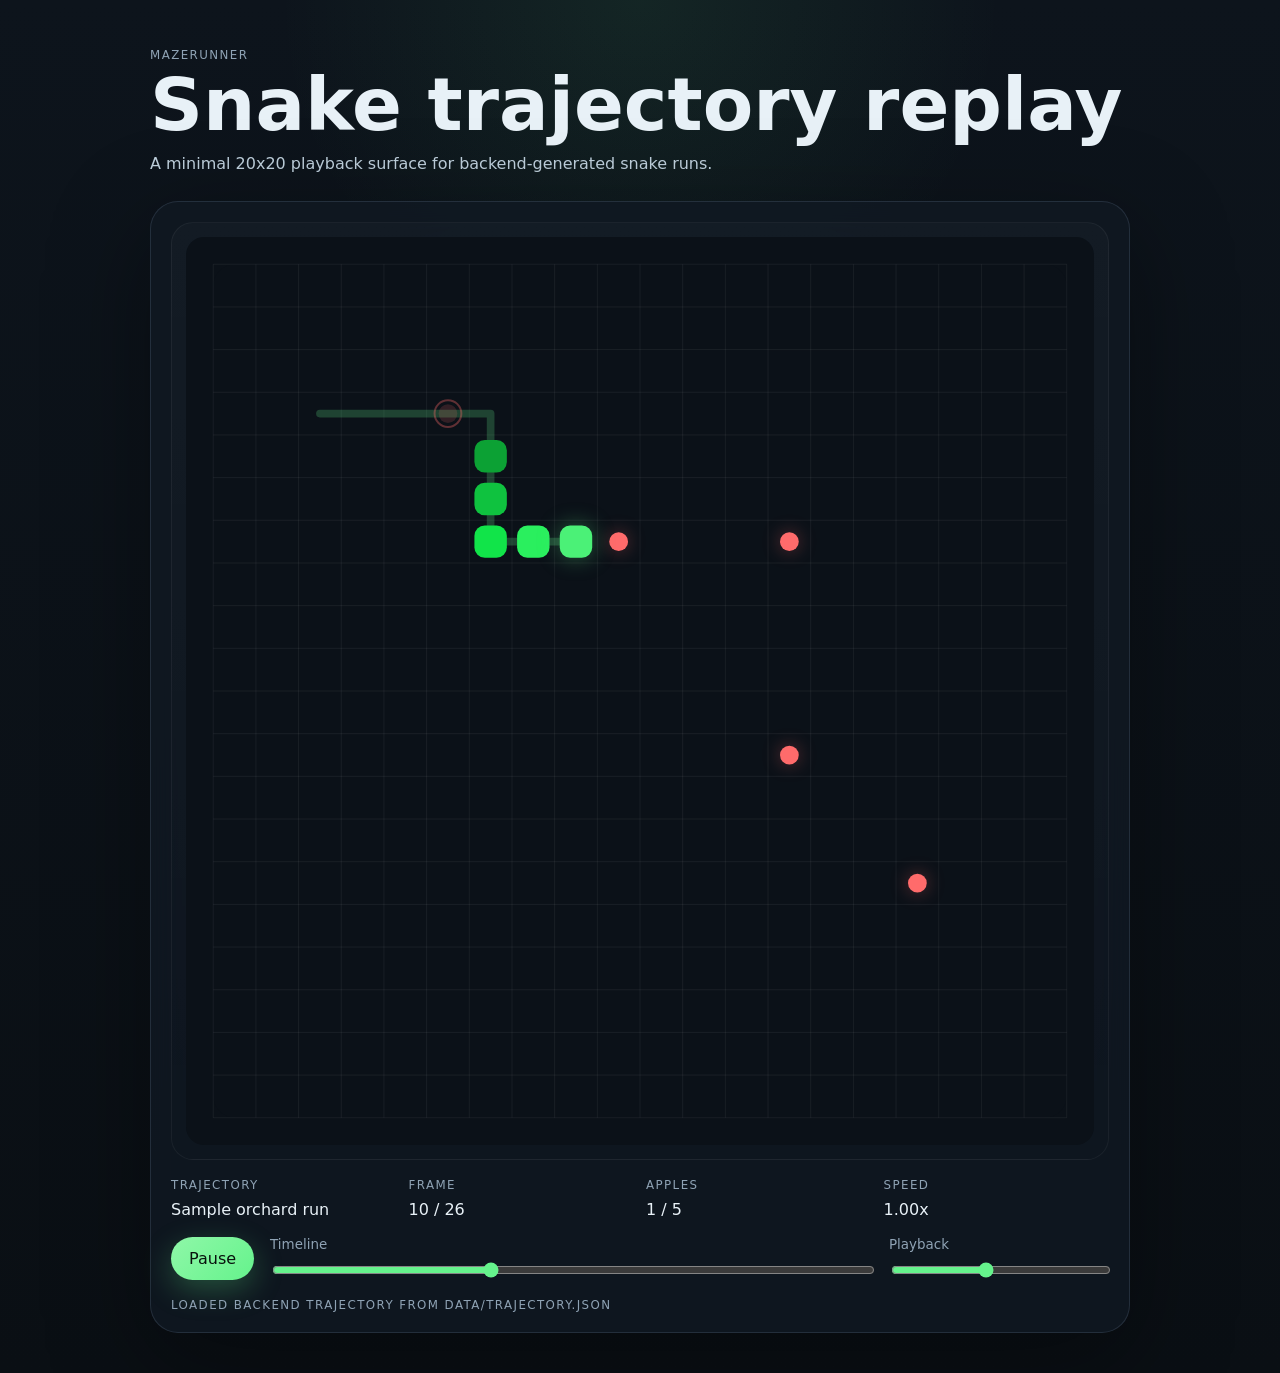
==== frontend/index.html @ 37e4b155 "feat(frontend): add trajectory replay player Render backend-provided snake runs as a minimal canvas " ====
<!DOCTYPE html>
<html lang="en">
  <head>
    <meta charset="UTF-8" />
    <meta name="viewport" content="width=device-width, initial-scale=1.0" />
    <title>Mazerunner Trajectory Player</title>
    <link rel="stylesheet" href="./styles.css" />
  </head>
  <body>
    <main class="shell">
      <section class="hero">
        <p class="eyebrow">Mazerunner</p>
        <h1>Snake trajectory replay</h1>
        <p class="lede">
          A minimal 20x20 playback surface for backend-generated snake runs.
        </p>
      </section>

      <section class="player">
        <div class="player__board">
          <canvas id="board" aria-label="Snake trajectory board"></canvas>
        </div>

        <div class="player__meta">
          <div>
            <p class="meta-label">Trajectory</p>
            <p class="meta-value" id="titleLabel">Loading...</p>
          </div>
          <div>
            <p class="meta-label">Frame</p>
            <p class="meta-value" id="frameLabel">0 / 0</p>
          </div>
          <div>
            <p class="meta-label">Apples</p>
            <p class="meta-value" id="appleLabel">0 / 0</p>
          </div>
          <div>
            <p class="meta-label">Speed</p>
            <p class="meta-value" id="speedLabel">1.0x</p>
          </div>
        </div>

        <div class="controls">
          <button id="toggleButton" class="button" type="button">Pause</button>
          <label class="range-group" for="timeline">
            <span>Timeline</span>
            <input id="timeline" type="range" min="0" max="0" value="0" step="1" />
          </label>
          <label class="range-group range-group--speed" for="speedControl">
            <span>Playback</span>
            <input id="speedControl" type="range" min="0.25" max="2" value="1" step="0.25" />
          </label>
        </div>

        <p class="status" id="statusLabel">Loading trajectory...</p>
      </section>
    </main>

    <script type="module" src="./app.js"></script>
  </body>
</html>
---- frontend/styles.css ----
:root {
  color-scheme: dark;
  --bg: #0a0f14;
  --bg-soft: #111923;
  --panel: rgba(17, 25, 35, 0.82);
  --panel-border: rgba(185, 214, 255, 0.12);
  --text: #e8f1f7;
  --muted: #8fa3b5;
  --accent: #65f38c;
  --accent-soft: rgba(101, 243, 140, 0.18);
  --apple: #ff6b6b;
}

* {
  box-sizing: border-box;
}

body {
  margin: 0;
  min-height: 100vh;
  font-family: Inter, ui-sans-serif, system-ui, -apple-system, BlinkMacSystemFont, "Segoe UI", sans-serif;
  background:
    radial-gradient(circle at top, rgba(101, 243, 140, 0.08), transparent 24%),
    linear-gradient(180deg, #0d141c 0%, var(--bg) 100%);
  color: var(--text);
}

.shell {
  width: min(980px, calc(100vw - 32px));
  margin: 0 auto;
  padding: 48px 0 40px;
}

.hero {
  margin-bottom: 28px;
}

.eyebrow,
.meta-label,
.status {
  text-transform: uppercase;
  letter-spacing: 0.12em;
  font-size: 0.74rem;
}

.eyebrow,
.meta-label {
  color: var(--muted);
  margin: 0 0 8px;
}

h1 {
  margin: 0;
  font-size: clamp(2.4rem, 6vw, 4.6rem);
  line-height: 0.95;
  font-weight: 600;
}

.lede {
  margin: 14px 0 0;
  max-width: 38rem;
  color: #bfd0dd;
  font-size: 1rem;
}

.player {
  padding: 20px;
  border: 1px solid var(--panel-border);
  border-radius: 28px;
  background: var(--panel);
  backdrop-filter: blur(16px);
  box-shadow: 0 28px 100px rgba(0, 0, 0, 0.35);
}

.player__board {
  padding: 14px;
  border-radius: 22px;
  background: linear-gradient(180deg, rgba(255, 255, 255, 0.02), rgba(255, 255, 255, 0));
  border: 1px solid rgba(255, 255, 255, 0.05);
}

#board {
  display: block;
  width: 100%;
  aspect-ratio: 1;
  border-radius: 18px;
  background: #0b1118;
}

.player__meta {
  display: grid;
  grid-template-columns: repeat(4, minmax(0, 1fr));
  gap: 12px;
  margin: 18px 0;
}

.meta-value {
  margin: 0;
  font-size: 1rem;
}

.controls {
  display: grid;
  grid-template-columns: auto minmax(0, 1fr) minmax(180px, 220px);
  gap: 16px;
  align-items: center;
}

.button {
  border: 0;
  border-radius: 999px;
  padding: 12px 18px;
  font: inherit;
  color: #08110d;
  background: linear-gradient(135deg, #8ff7a8, var(--accent));
  cursor: pointer;
  box-shadow: 0 10px 30px rgba(101, 243, 140, 0.26);
}

.range-group {
  display: grid;
  gap: 8px;
}

.range-group span {
  color: var(--muted);
  font-size: 0.84rem;
}

input[type="range"] {
  width: 100%;
  accent-color: var(--accent);
}

.status {
  margin: 18px 0 0;
  color: var(--muted);
}

@media (max-width: 760px) {
  .shell {
    width: min(100vw - 20px, 980px);
    padding-top: 28px;
  }

  .player {
    padding: 14px;
    border-radius: 22px;
  }

  .player__meta {
    grid-template-columns: repeat(2, minmax(0, 1fr));
  }

  .controls {
    grid-template-columns: 1fr;
  }
}
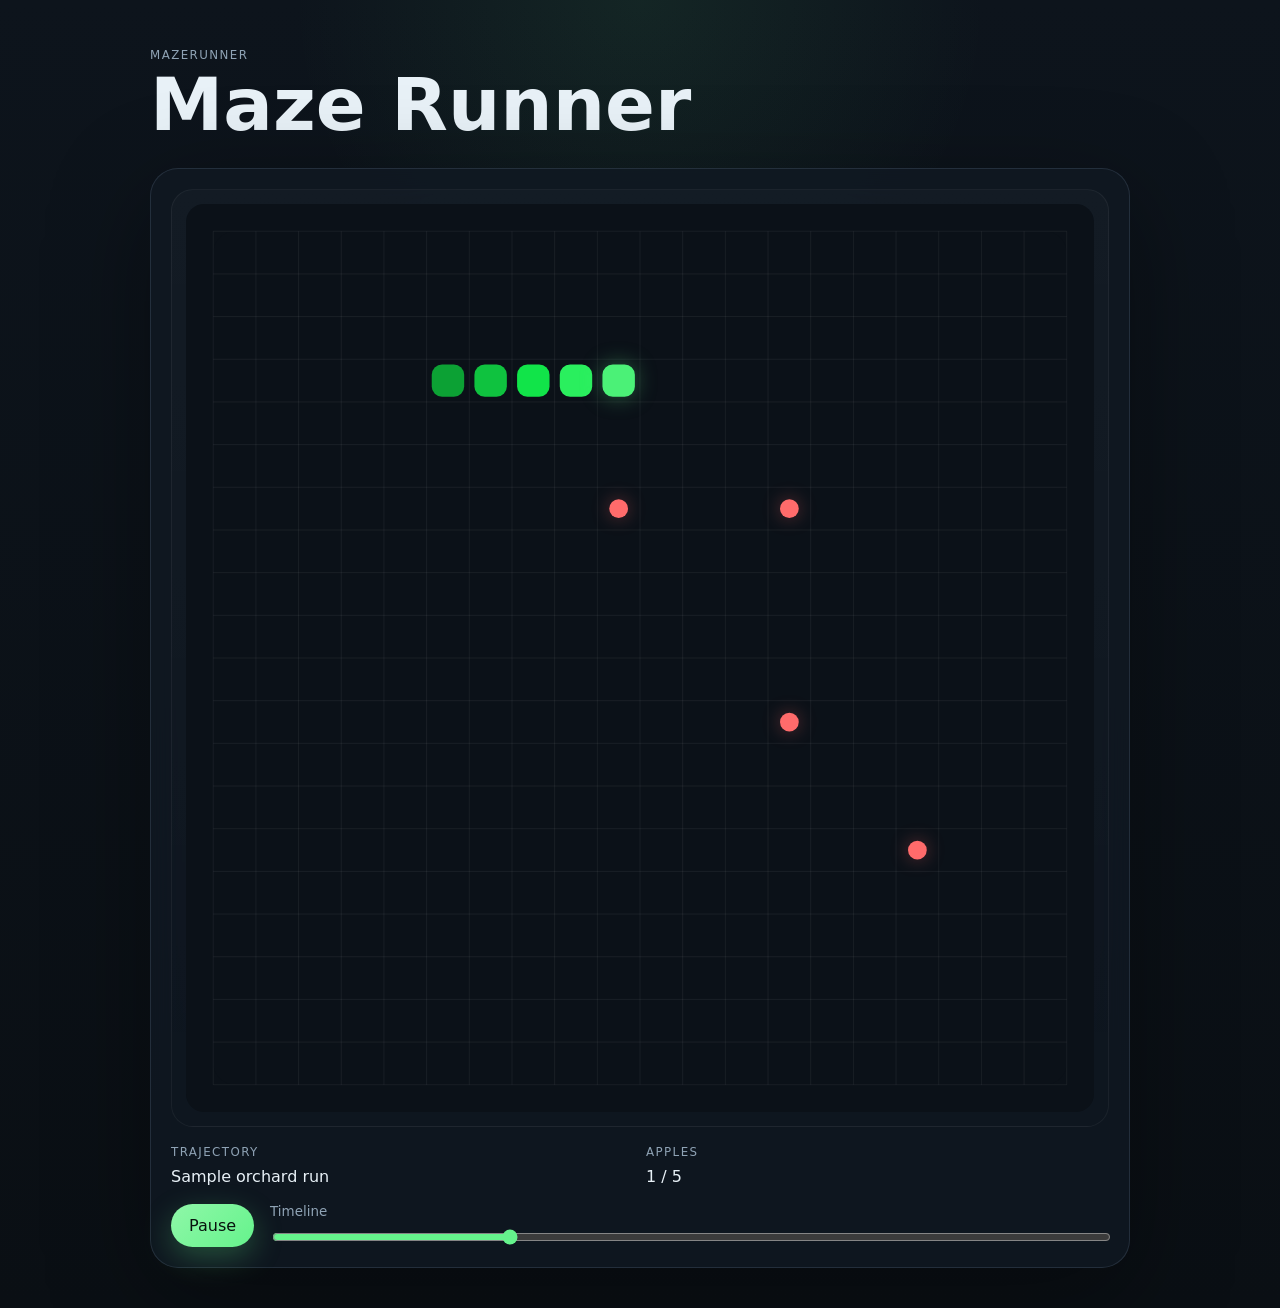
==== commit f704fcf4: "refactor(frontend): simplify replay chrome Reduce the replay UI to the essential board controls, use" ====
--- a/frontend/index.html
+++ b/frontend/index.html
@@ -10,10 +10,7 @@
     <main class="shell">
       <section class="hero">
         <p class="eyebrow">Mazerunner</p>
-        <h1>Snake trajectory replay</h1>
-        <p class="lede">
-          A minimal 20x20 playback surface for backend-generated snake runs.
-        </p>
+        <h1>Maze Runner</h1>
       </section>
 
       <section class="player">
@@ -27,16 +24,8 @@
             <p class="meta-value" id="titleLabel">Loading...</p>
           </div>
           <div>
-            <p class="meta-label">Frame</p>
-            <p class="meta-value" id="frameLabel">0 / 0</p>
-          </div>
-          <div>
             <p class="meta-label">Apples</p>
             <p class="meta-value" id="appleLabel">0 / 0</p>
-          </div>
-          <div>
-            <p class="meta-label">Speed</p>
-            <p class="meta-value" id="speedLabel">1.0x</p>
           </div>
         </div>
 
@@ -46,13 +35,7 @@
             <span>Timeline</span>
             <input id="timeline" type="range" min="0" max="0" value="0" step="1" />
           </label>
-          <label class="range-group range-group--speed" for="speedControl">
-            <span>Playback</span>
-            <input id="speedControl" type="range" min="0.25" max="2" value="1" step="0.25" />
-          </label>
         </div>
-
-        <p class="status" id="statusLabel">Loading trajectory...</p>
       </section>
     </main>
 
--- a/frontend/styles.css
+++ b/frontend/styles.css
@@ -36,8 +36,7 @@
 }
 
 .eyebrow,
-.meta-label,
-.status {
+.meta-label {
   text-transform: uppercase;
   letter-spacing: 0.12em;
   font-size: 0.74rem;
@@ -54,13 +53,6 @@
   font-size: clamp(2.4rem, 6vw, 4.6rem);
   line-height: 0.95;
   font-weight: 600;
-}
-
-.lede {
-  margin: 14px 0 0;
-  max-width: 38rem;
-  color: #bfd0dd;
-  font-size: 1rem;
 }
 
 .player {
@@ -89,7 +81,7 @@
 
 .player__meta {
   display: grid;
-  grid-template-columns: repeat(4, minmax(0, 1fr));
+  grid-template-columns: repeat(2, minmax(0, 1fr));
   gap: 12px;
   margin: 18px 0;
 }
@@ -101,7 +93,7 @@
 
 .controls {
   display: grid;
-  grid-template-columns: auto minmax(0, 1fr) minmax(180px, 220px);
+  grid-template-columns: auto minmax(0, 1fr);
   gap: 16px;
   align-items: center;
 }
@@ -132,11 +124,6 @@
   accent-color: var(--accent);
 }
 
-.status {
-  margin: 18px 0 0;
-  color: var(--muted);
-}
-
 @media (max-width: 760px) {
   .shell {
     width: min(100vw - 20px, 980px);
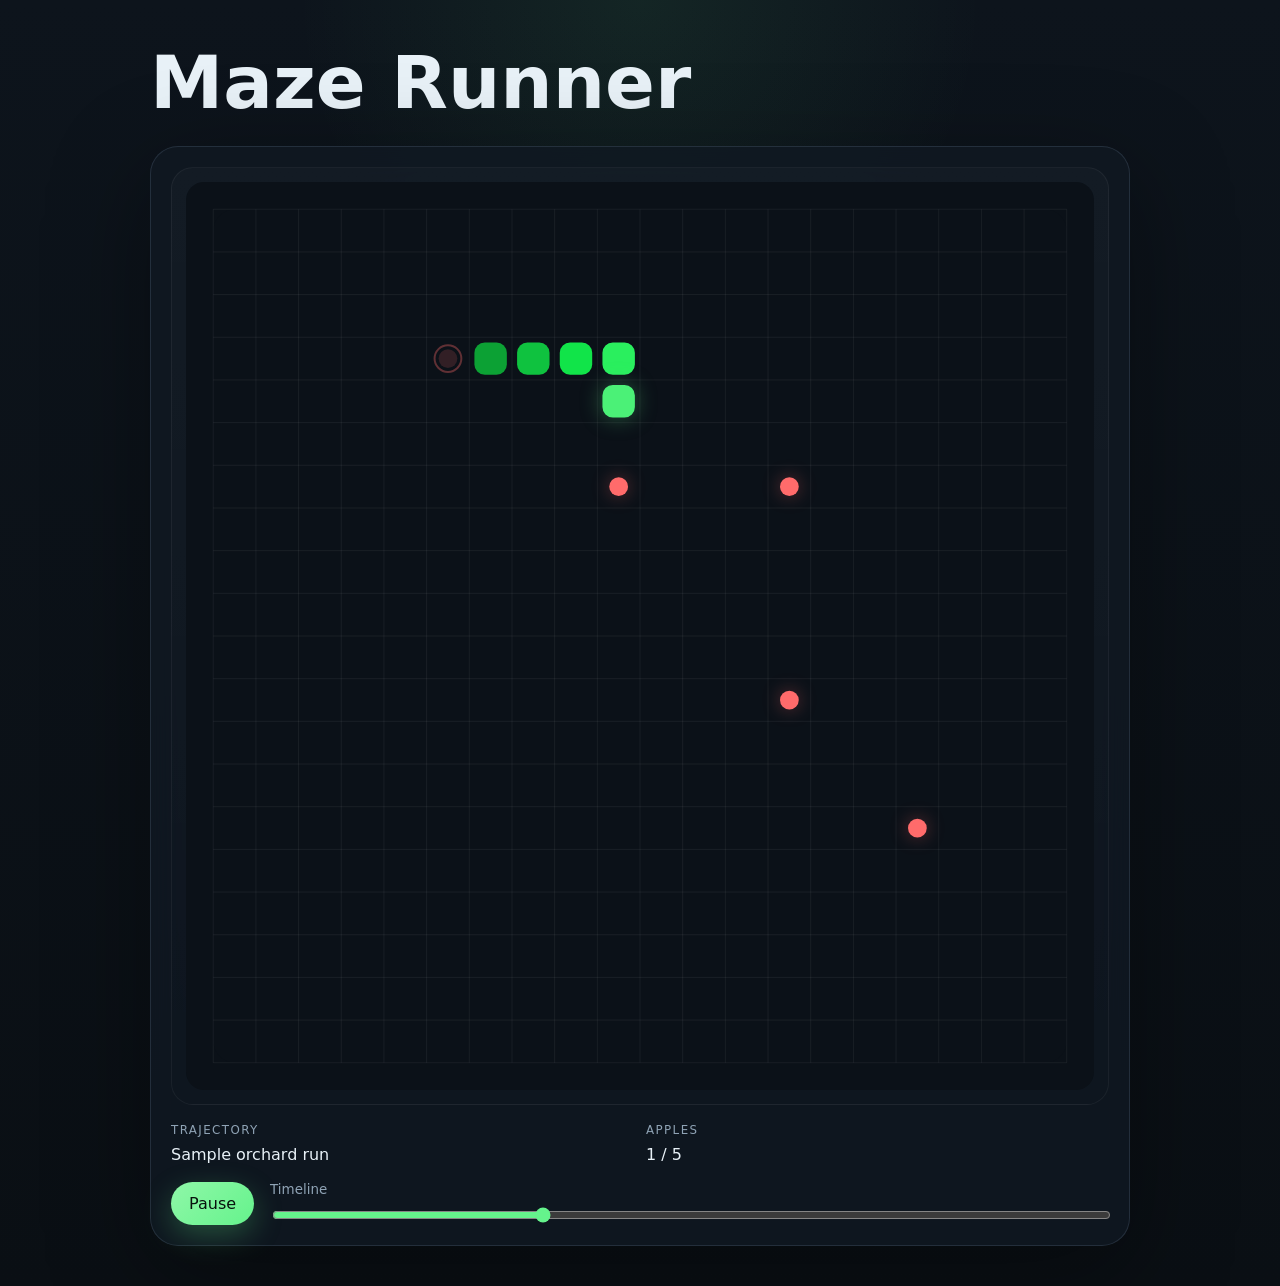
==== commit 32d191fa: "refactor(frontend): remove duplicate title Keep only the main Maze Runner heading so the hero stays " ====
--- a/frontend/index.html
+++ b/frontend/index.html
@@ -9,7 +9,6 @@
   <body>
     <main class="shell">
       <section class="hero">
-        <p class="eyebrow">Mazerunner</p>
         <h1>Maze Runner</h1>
       </section>
 
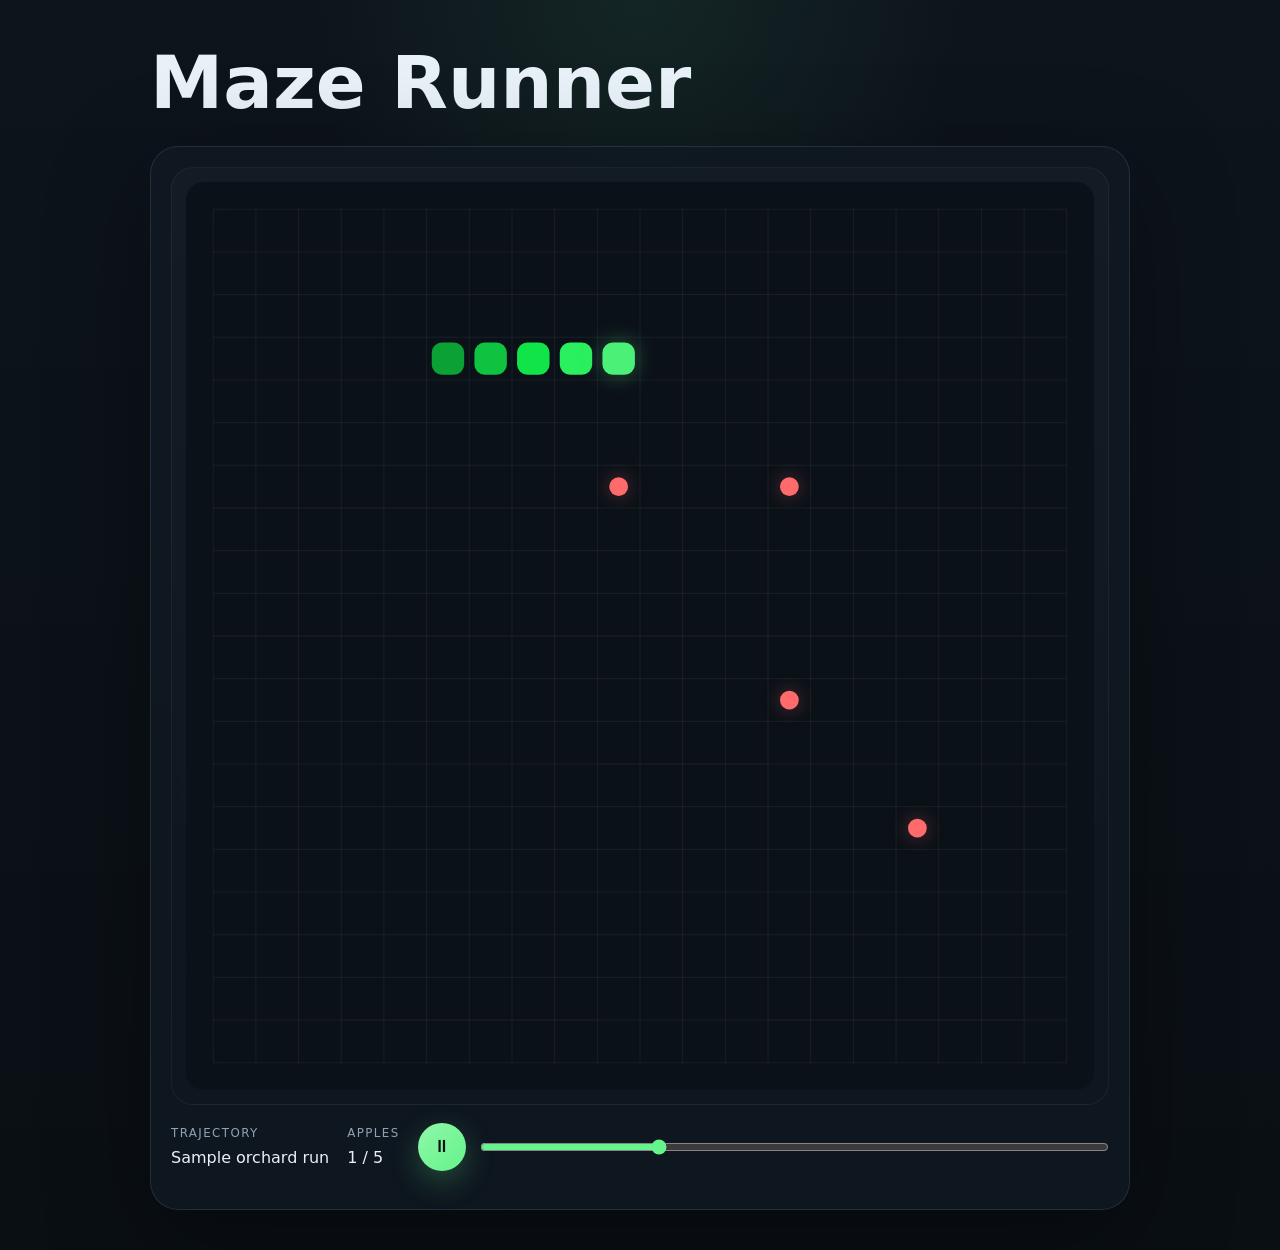
==== commit f8d61f30: "refactor(frontend): unify replay control bar Place trajectory, apples, and transport on one line, sw" ====
--- a/frontend/index.html
+++ b/frontend/index.html
@@ -17,23 +17,19 @@
           <canvas id="board" aria-label="Snake trajectory board"></canvas>
         </div>
 
-        <div class="player__meta">
-          <div>
+        <div class="player__bar">
+          <div class="meta-item">
             <p class="meta-label">Trajectory</p>
             <p class="meta-value" id="titleLabel">Loading...</p>
           </div>
-          <div>
+          <div class="meta-item">
             <p class="meta-label">Apples</p>
             <p class="meta-value" id="appleLabel">0 / 0</p>
           </div>
-        </div>
-
-        <div class="controls">
-          <button id="toggleButton" class="button" type="button">Pause</button>
-          <label class="range-group" for="timeline">
-            <span>Timeline</span>
-            <input id="timeline" type="range" min="0" max="0" value="0" step="1" />
-          </label>
+          <div class="transport">
+            <button id="toggleButton" class="button button--icon" type="button" aria-label="Pause replay" title="Pause replay">&#9208;</button>
+            <input id="timeline" type="range" min="0" max="0" value="0" step="1" aria-label="Trajectory timeline" />
+          </div>
         </div>
       </section>
     </main>
--- a/frontend/styles.css
+++ b/frontend/styles.css
@@ -35,14 +35,12 @@
   margin-bottom: 28px;
 }
 
-.eyebrow,
 .meta-label {
   text-transform: uppercase;
   letter-spacing: 0.12em;
   font-size: 0.74rem;
 }
 
-.eyebrow,
 .meta-label {
   color: var(--muted);
   margin: 0 0 8px;
@@ -79,11 +77,16 @@
   background: #0b1118;
 }
 
-.player__meta {
-  display: grid;
-  grid-template-columns: repeat(2, minmax(0, 1fr));
-  gap: 12px;
+.player__bar {
+  display: flex;
+  flex-wrap: wrap;
+  align-items: center;
+  gap: 18px;
   margin: 18px 0;
+}
+
+.meta-item {
+  min-width: 0;
 }
 
 .meta-value {
@@ -91,10 +94,11 @@
   font-size: 1rem;
 }
 
-.controls {
-  display: grid;
-  grid-template-columns: auto minmax(0, 1fr);
-  gap: 16px;
+.transport {
+  display: flex;
+  flex: 1 1 280px;
+  min-width: min(100%, 280px);
+  gap: 14px;
   align-items: center;
 }
 
@@ -109,18 +113,21 @@
   box-shadow: 0 10px 30px rgba(101, 243, 140, 0.26);
 }
 
-.range-group {
-  display: grid;
-  gap: 8px;
-}
-
-.range-group span {
-  color: var(--muted);
-  font-size: 0.84rem;
+.button--icon {
+  display: inline-grid;
+  place-items: center;
+  width: 48px;
+  height: 48px;
+  padding: 0;
+  border-radius: 50%;
+  font-size: 1.1rem;
+  line-height: 1;
+  flex: 0 0 auto;
 }
 
 input[type="range"] {
   width: 100%;
+  margin: 0;
   accent-color: var(--accent);
 }
 
@@ -135,11 +142,11 @@
     border-radius: 22px;
   }
 
-  .player__meta {
-    grid-template-columns: repeat(2, minmax(0, 1fr));
+  .player__bar {
+    gap: 14px;
   }
 
-  .controls {
-    grid-template-columns: 1fr;
+  .transport {
+    flex-basis: 100%;
   }
 }
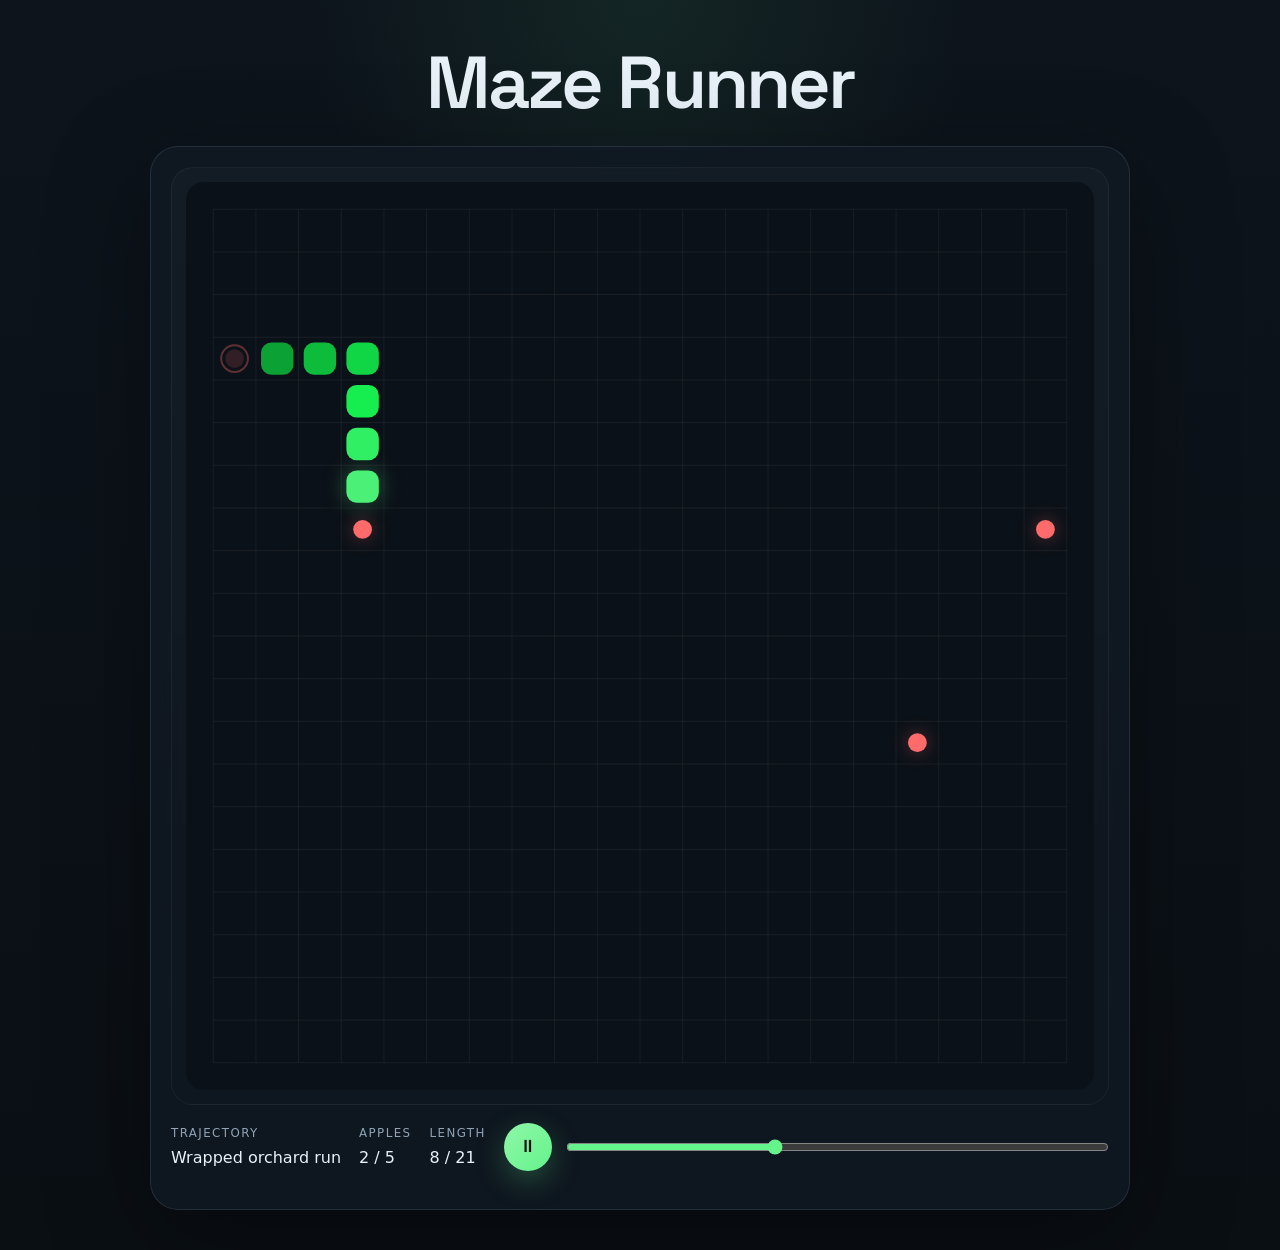
==== commit b921267d: "feat(frontend): center title and show route length Center the Maze Runner hero with a cleaner displa" ====
--- a/frontend/index.html
+++ b/frontend/index.html
@@ -4,6 +4,9 @@
     <meta charset="UTF-8" />
     <meta name="viewport" content="width=device-width, initial-scale=1.0" />
     <title>Mazerunner Trajectory Player</title>
+    <link rel="preconnect" href="https://fonts.googleapis.com" />
+    <link rel="preconnect" href="https://fonts.gstatic.com" crossorigin />
+    <link href="https://fonts.googleapis.com/css2?family=Space+Grotesk:wght@500;600;700&display=swap" rel="stylesheet" />
     <link rel="stylesheet" href="./styles.css" />
   </head>
   <body>
@@ -26,6 +29,10 @@
             <p class="meta-label">Apples</p>
             <p class="meta-value" id="appleLabel">0 / 0</p>
           </div>
+          <div class="meta-item">
+            <p class="meta-label">Length</p>
+            <p class="meta-value" id="lengthLabel">0 / 0</p>
+          </div>
           <div class="transport">
             <button id="toggleButton" class="button button--icon" type="button" aria-label="Pause replay" title="Pause replay">&#9208;</button>
             <input id="timeline" type="range" min="0" max="0" value="0" step="1" aria-label="Trajectory timeline" />
--- a/frontend/styles.css
+++ b/frontend/styles.css
@@ -32,6 +32,8 @@
 }
 
 .hero {
+  display: flex;
+  justify-content: center;
   margin-bottom: 28px;
 }
 
@@ -51,6 +53,9 @@
   font-size: clamp(2.4rem, 6vw, 4.6rem);
   line-height: 0.95;
   font-weight: 600;
+  font-family: "Space Grotesk", Inter, ui-sans-serif, system-ui, sans-serif;
+  text-align: center;
+  letter-spacing: -0.04em;
 }
 
 .player {
@@ -100,6 +105,7 @@
   min-width: min(100%, 280px);
   gap: 14px;
   align-items: center;
+  margin-left: auto;
 }
 
 .button {
@@ -148,5 +154,6 @@
 
   .transport {
     flex-basis: 100%;
+    margin-left: 0;
   }
 }
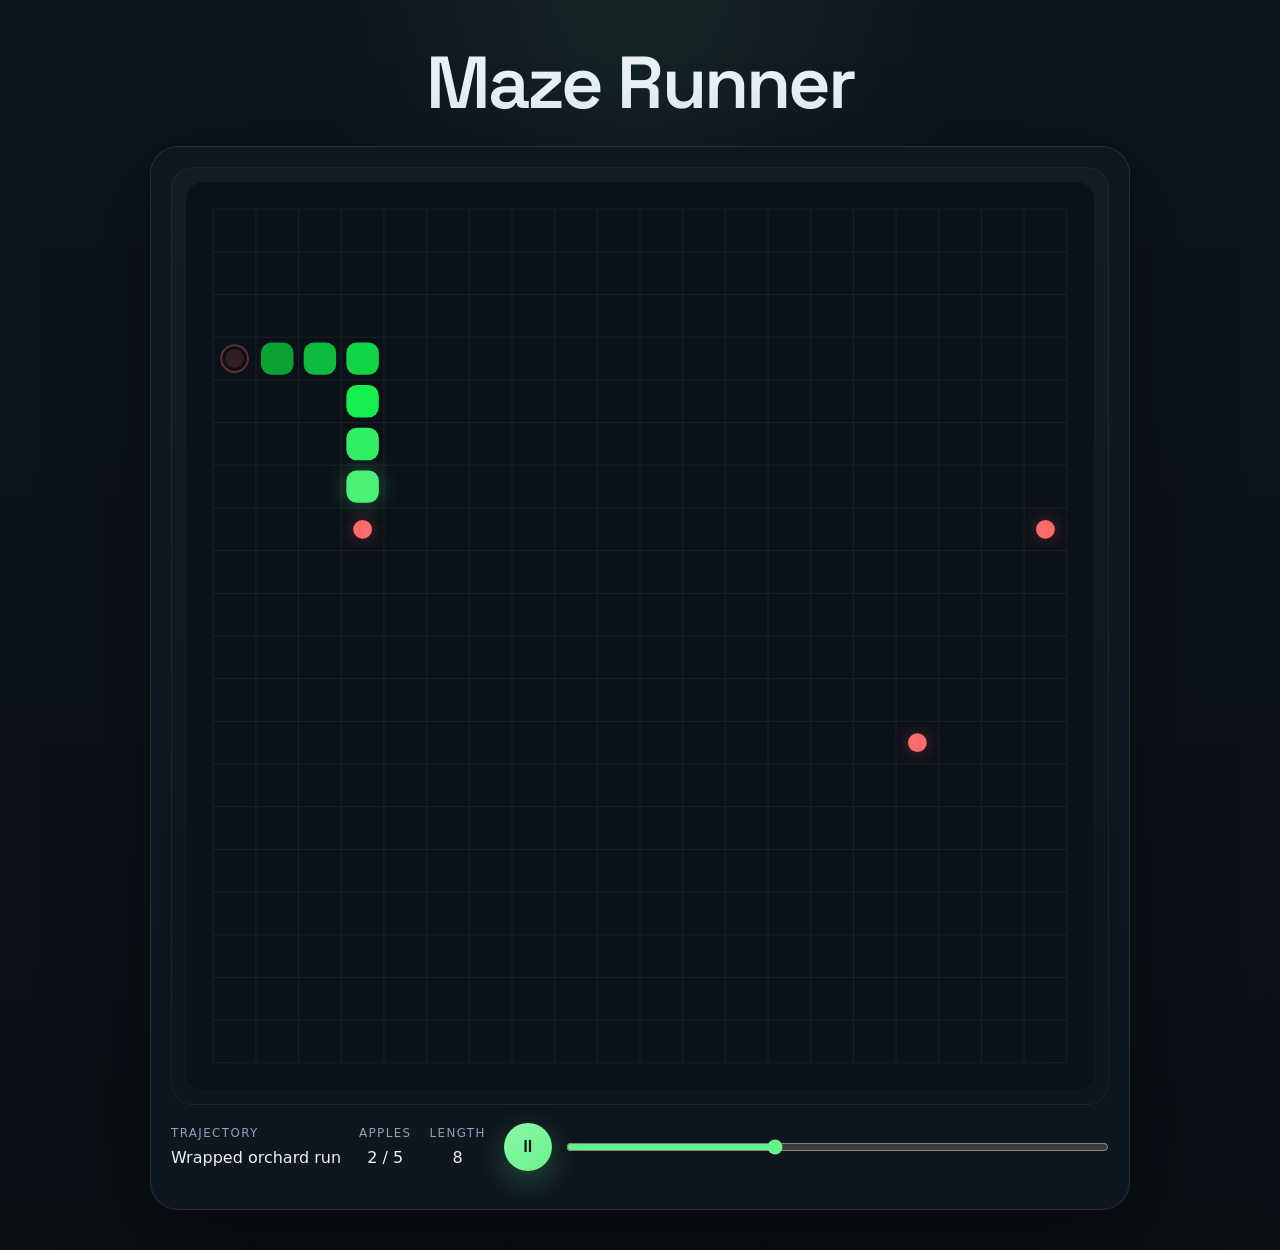
==== commit 8b253d14: "refactor(frontend): simplify metric readouts Center the Apples and Length values and show route leng" ====
--- a/frontend/index.html
+++ b/frontend/index.html
@@ -25,11 +25,11 @@
             <p class="meta-label">Trajectory</p>
             <p class="meta-value" id="titleLabel">Loading...</p>
           </div>
-          <div class="meta-item">
+          <div class="meta-item meta-item--metric">
             <p class="meta-label">Apples</p>
             <p class="meta-value" id="appleLabel">0 / 0</p>
           </div>
-          <div class="meta-item">
+          <div class="meta-item meta-item--metric">
             <p class="meta-label">Length</p>
             <p class="meta-value" id="lengthLabel">0 / 0</p>
           </div>
--- a/frontend/styles.css
+++ b/frontend/styles.css
@@ -94,6 +94,10 @@
   min-width: 0;
 }
 
+.meta-item--metric {
+  text-align: center;
+}
+
 .meta-value {
   margin: 0;
   font-size: 1rem;
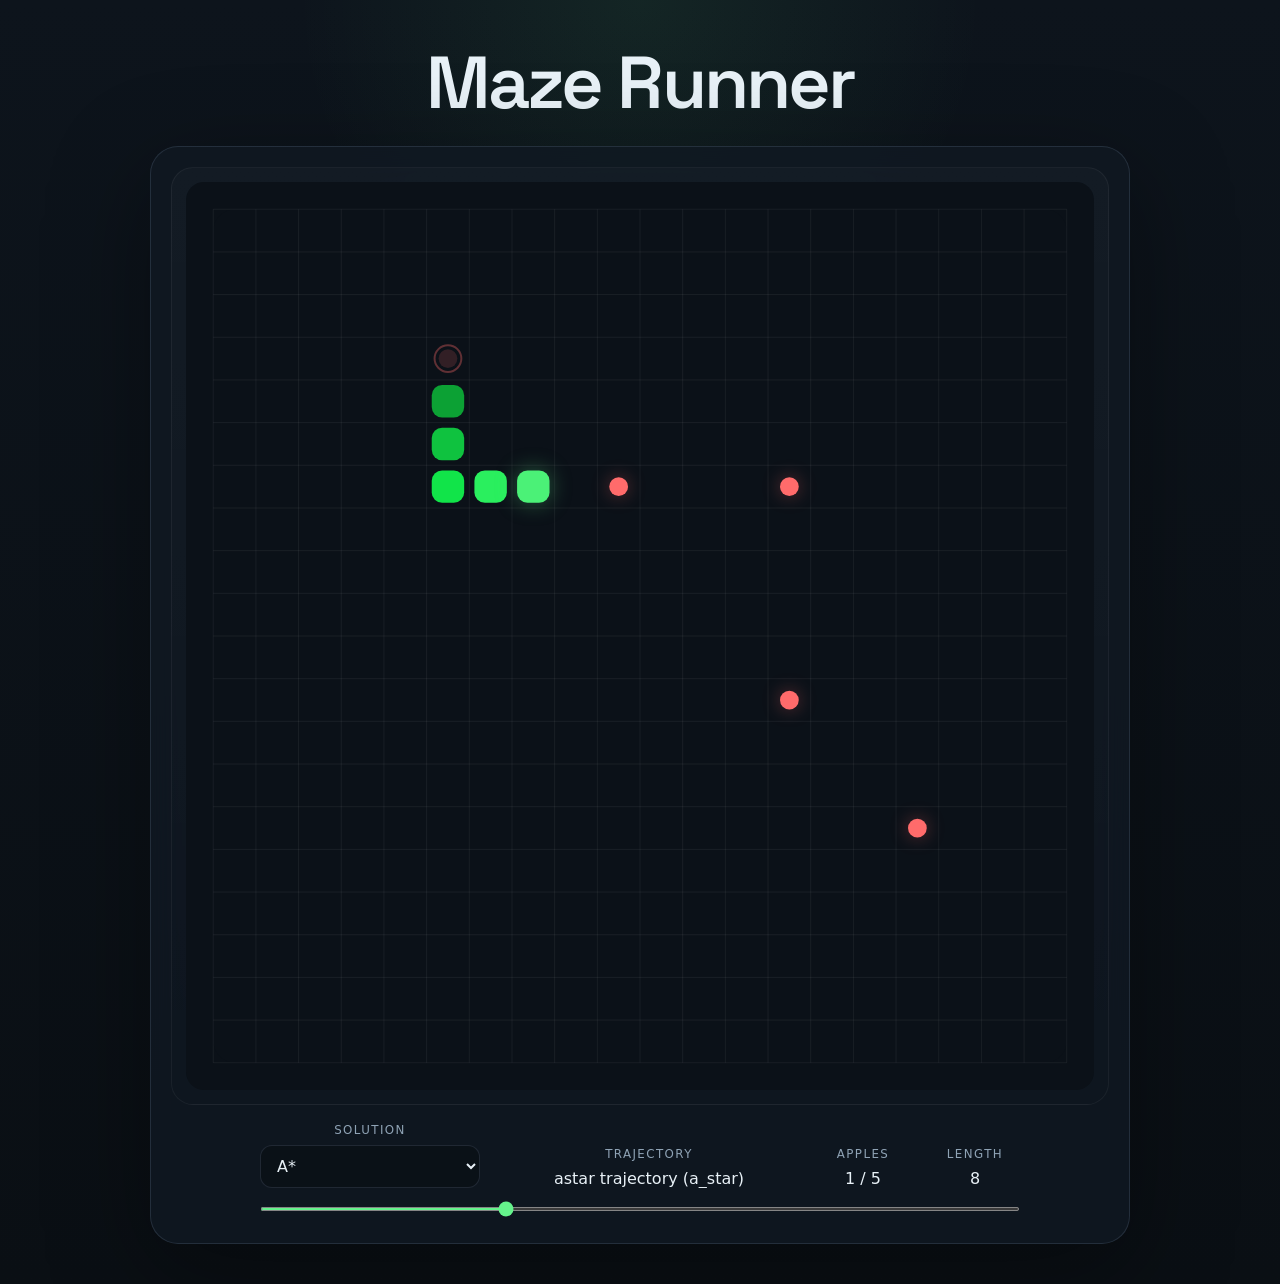
==== commit 67076058: "feat(replay): publish selectable solver replays" ====
--- a/frontend/index.html
+++ b/frontend/index.html
@@ -21,6 +21,10 @@
         </div>
 
         <div class="player__bar">
+          <label class="meta-item meta-item--picker" for="trajectoryPicker">
+            <p class="meta-label">Solution</p>
+            <select id="trajectoryPicker" class="picker" aria-label="Choose trajectory"></select>
+          </label>
           <div class="meta-item">
             <p class="meta-label">Trajectory</p>
             <p class="meta-value" id="titleLabel">Loading...</p>
@@ -33,10 +37,10 @@
             <p class="meta-label">Length</p>
             <p class="meta-value" id="lengthLabel">0 / 0</p>
           </div>
-          <div class="transport">
-            <button id="toggleButton" class="button button--icon" type="button" aria-label="Pause replay" title="Pause replay">&#9208;</button>
-            <input id="timeline" type="range" min="0" max="0" value="0" step="1" aria-label="Trajectory timeline" />
-          </div>
+        </div>
+
+        <div class="player__timeline">
+          <input id="timeline" type="range" min="0" max="0" value="0" step="1" aria-label="Trajectory timeline" />
         </div>
       </section>
     </main>
--- a/frontend/styles.css
+++ b/frontend/styles.css
@@ -83,15 +83,23 @@
 }
 
 .player__bar {
-  display: flex;
-  flex-wrap: wrap;
-  align-items: center;
-  gap: 18px;
-  margin: 18px 0;
+  display: grid;
+  grid-template-columns: minmax(170px, 220px) minmax(220px, 1fr) minmax(70px, 90px) minmax(70px, 90px);
+  justify-content: center;
+  align-items: end;
+  column-gap: 22px;
+  row-gap: 10px;
+  width: min(100%, 760px);
+  margin: 18px auto 8px;
 }
 
 .meta-item {
   min-width: 0;
+  text-align: center;
+}
+
+.meta-item--picker {
+  display: block;
 }
 
 .meta-item--metric {
@@ -103,42 +111,48 @@
   font-size: 1rem;
 }
 
-.transport {
-  display: flex;
-  flex: 1 1 280px;
-  min-width: min(100%, 280px);
-  gap: 14px;
-  align-items: center;
-  margin-left: auto;
+#titleLabel {
+  white-space: nowrap;
+  overflow: hidden;
+  text-overflow: ellipsis;
 }
 
-.button {
-  border: 0;
-  border-radius: 999px;
-  padding: 12px 18px;
+.picker {
+  width: 100%;
+  padding: 10px 12px;
+  border: 1px solid var(--panel-border);
+  border-radius: 12px;
   font: inherit;
-  color: #08110d;
-  background: linear-gradient(135deg, #8ff7a8, var(--accent));
-  cursor: pointer;
-  box-shadow: 0 10px 30px rgba(101, 243, 140, 0.26);
+  color: var(--text);
+  background: rgba(11, 17, 24, 0.9);
 }
 
-.button--icon {
-  display: inline-grid;
-  place-items: center;
-  width: 48px;
-  height: 48px;
-  padding: 0;
-  border-radius: 50%;
-  font-size: 1.1rem;
-  line-height: 1;
-  flex: 0 0 auto;
+.picker:disabled {
+  opacity: 0.65;
+  cursor: not-allowed;
+}
+
+.player__timeline {
+  width: min(100%, 760px);
+  margin: 0 auto 8px;
 }
 
 input[type="range"] {
   width: 100%;
   margin: 0;
   accent-color: var(--accent);
+}
+
+input[type="range"]::-webkit-slider-runnable-track {
+  height: 4px;
+}
+
+input[type="range"]::-webkit-slider-thumb {
+  margin-top: -6px;
+}
+
+input[type="range"]::-moz-range-track {
+  height: 4px;
 }
 
 @media (max-width: 760px) {
@@ -153,11 +167,14 @@
   }
 
   .player__bar {
-    gap: 14px;
-  }
-
-  .transport {
-    flex-basis: 100%;
-    margin-left: 0;
+    grid-template-columns: repeat(2, minmax(0, 1fr));
+    column-gap: 14px;
+    row-gap: 12px;
   }
 }
+
+@media (max-width: 520px) {
+  .player__bar {
+    grid-template-columns: minmax(0, 1fr);
+  }
+}
